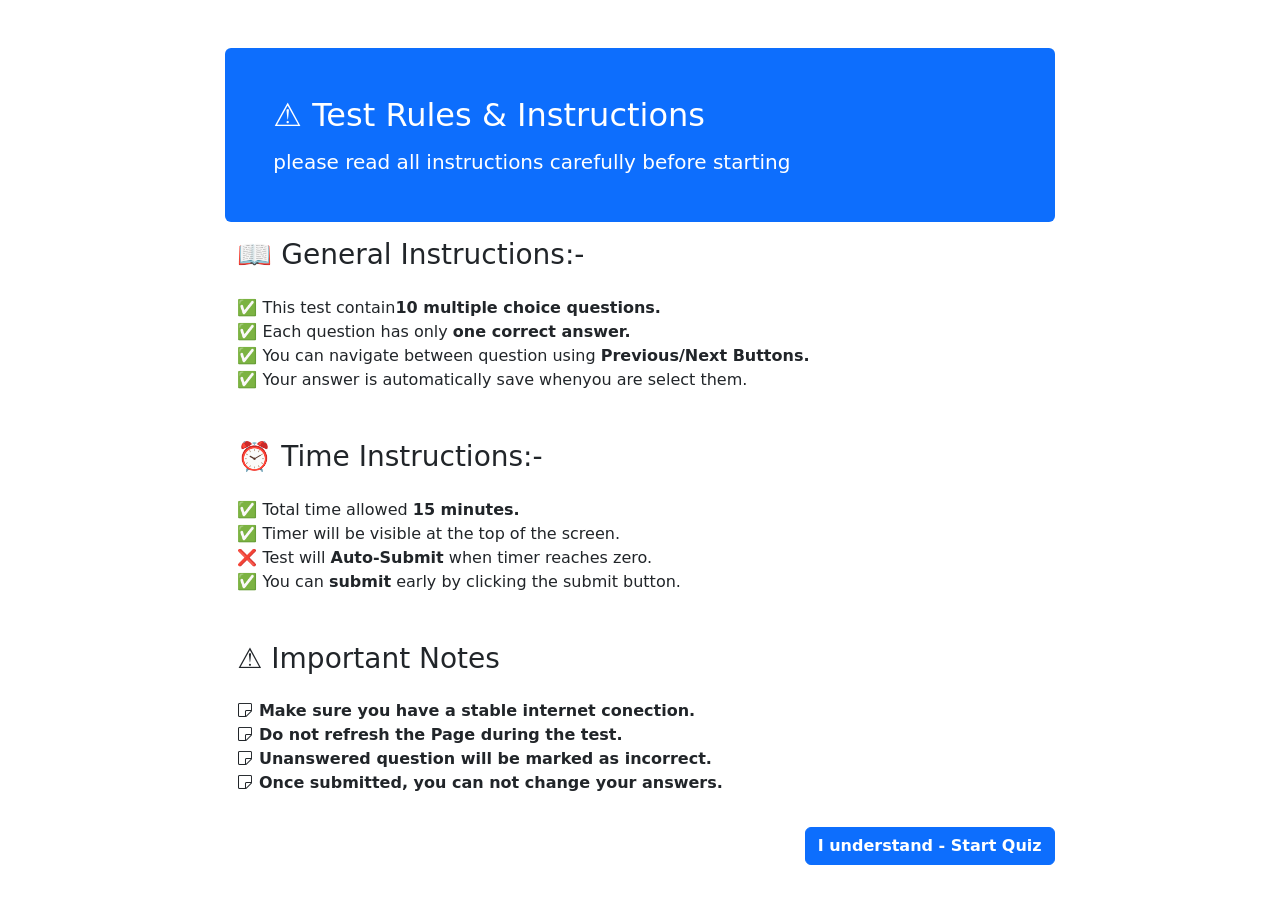
==== start.html @ 5fec51de "add Examination rules" ====
<!DOCTYPE html>
<html lang="en">

<head>
    <meta charset="UTF-8">
    <meta name="viewport" content="width=device-width, initial-scale=1.0">
    <title>Rules_page</title>
    <link rel="stylesheet" href="https://cdn.jsdelivr.net/npm/bootstrap-icons@1.11.3/font/bootstrap-icons.min.css">
    <link rel="stylesheet" href="https://cdn.jsdelivr.net/npm/bootstrap@5.3.7/dist/css/bootstrap.min.css">
    <link rel="stylesheet" href="styles.css">
</head>

<body>
    <div class="container my-5 rounded col-8">
        <div class="tophead bg-primary rounded">
            <h2 class="mx-5 pt-5 text-white">⚠️ Test Rules & Instructions</h2>
            <p class=" pb-5  text-white h5 mx-5 my-3">please read all instructions carefully before starting</p>
        </div>
        <div class="container" id="genralInstruction">
            <p class="h3">📖 General Instructions:-</p>
            <ul class="list-unstyled pt-3">
                <li>✅ This test contain<strong>10 multiple choice questions.</strong></li>
                <li>✅ Each question has only <strong>one correct answer.</strong></li>
                <li>✅ You can navigate between question using <strong>Previous/Next Buttons.</strong></li>
                <li>✅ Your answer is automatically save whenyou are select them.</li>
            </ul>
        </div>
        <div class="container my-5" id="timeInstruction">
            <p class="h3">⏰ Time Instructions:-</p>
            <ul class="pt-3 list-unstyled">
                <li>✅ Total time allowed <strong>15 minutes.</strong></li>
                <li>✅ Timer will be visible at the top of the screen. </li>
                <li>❌ Test will <strong>Auto-Submit</strong> when timer reaches zero.</li>
                <li>✅ You can <strong>submit</strong> early by clicking the submit button.</li>
            </ul>
        </div>
        <div class="container  fw-bold rounded" id="notes">
            <p class="h3">⚠️ Important Notes</p>
            <ul class="list-unstyled py-3">
                <li><i class="bi bi-sticky"></i> Make sure you have a stable internet conection.</li>
                <li><i class="bi bi-sticky"></i> Do not refresh the Page during the test.
                </li>
                <li><i class="bi bi-sticky"></i> Unanswered question will be marked as incorrect.</li>
                <li><i class="bi bi-sticky"></i> Once submitted, you can not change your answers.</li>
            </ul>
        </div>
        <button class="btn btn-primary float-end mb-5" id="starButton" onclick="StartQuiz()"><b>I understand - Start
            Quiz</b></button>
    </div>
</body>

</html>
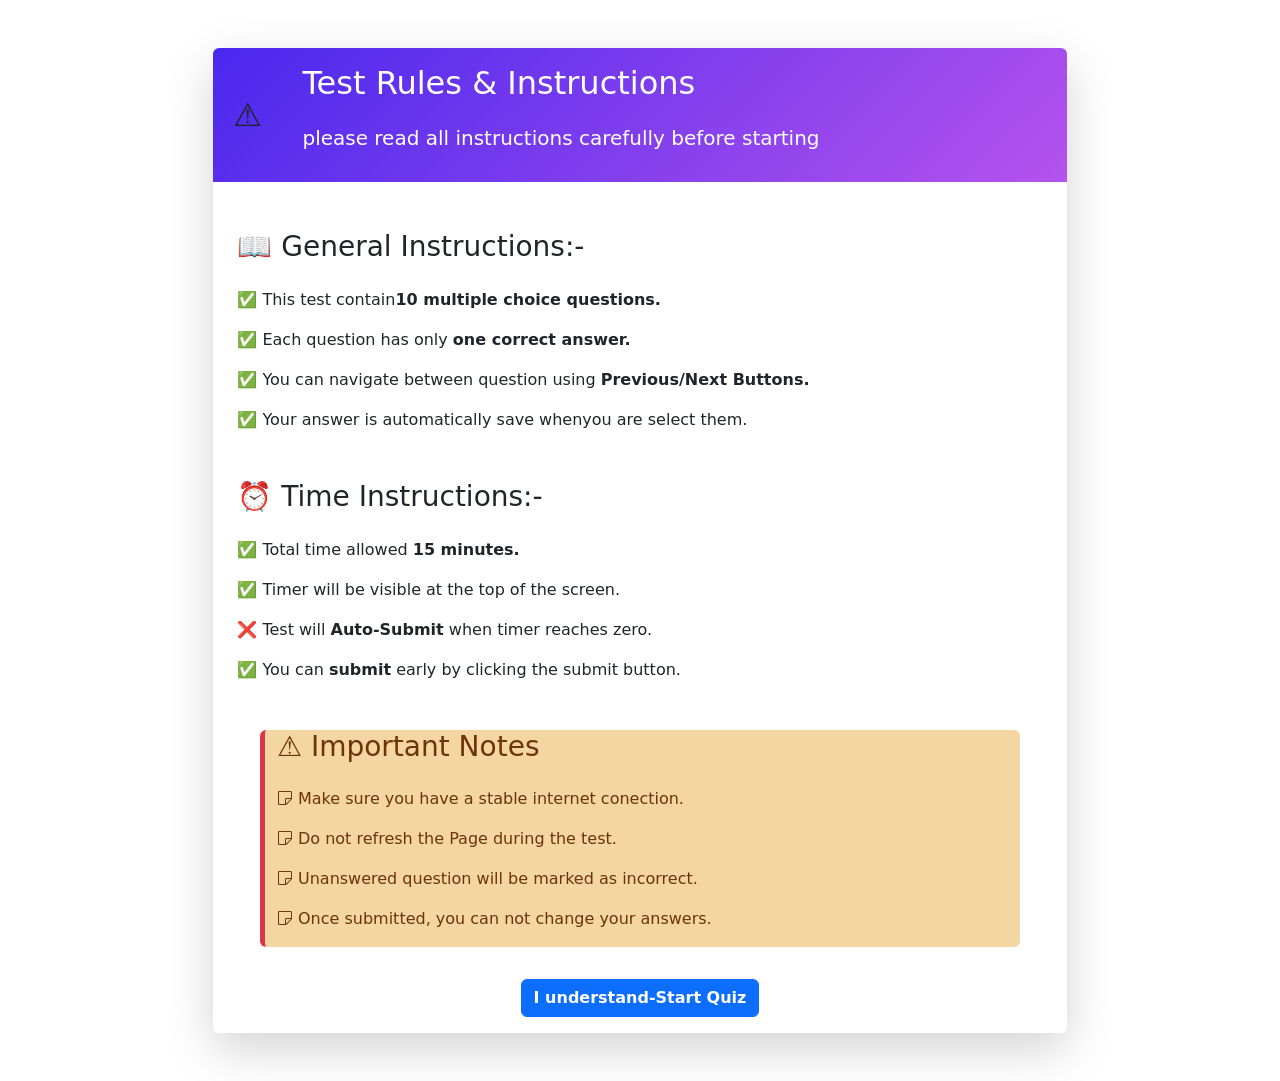
==== commit d65ed181: "second commit" ====
--- a/start.html
+++ b/start.html
@@ -11,17 +11,28 @@
 </head>
 
 <body>
-    <div class="container my-5 rounded col-8">
-        <div class="tophead bg-primary rounded">
-            <h2 class="mx-5 pt-5 text-white">⚠️ Test Rules & Instructions</h2>
-            <p class=" pb-5  text-white h5 mx-5 my-3">please read all instructions carefully before starting</p>
+    <div class="container my-5 rounded col-8 shadow-lg " id="maincontainer">
+        <div class="tophead rounded-top" id="header">
+            <div class="row">
+                <div class="col-1">
+                    <div class="container h2 mx-2 pt-5 text-center" >⚠️</div>
+                </div>
+                <div class="col-9">
+                    <div class="row">
+                        <h2 class="mx-3 pt-3 text-white"> Test Rules & Instructions</h2>
+                    </div>
+                    <div class="row">
+                        <p class=" pb-3  text-white h5 mx-3 my-3">please read all instructions carefully before starting</p>
+                    </div>
+                </div>
+            </div>
         </div>
         <div class="container" id="genralInstruction">
-            <p class="h3">📖 General Instructions:-</p>
+            <p class="h3 mt-5">📖 General Instructions:-</p>
             <ul class="list-unstyled pt-3">
-                <li>✅ This test contain<strong>10 multiple choice questions.</strong></li>
-                <li>✅ Each question has only <strong>one correct answer.</strong></li>
-                <li>✅ You can navigate between question using <strong>Previous/Next Buttons.</strong></li>
+                <li >✅ This test contain<strong>10 multiple choice questions.</strong></li>
+                <li class="my-3">✅ Each question has only <strong>one correct answer.</strong></li>
+                <li class="my-3">✅ You can navigate between question using <strong>Previous/Next Buttons.</strong></li>
                 <li>✅ Your answer is automatically save whenyou are select them.</li>
             </ul>
         </div>
@@ -29,23 +40,26 @@
             <p class="h3">⏰ Time Instructions:-</p>
             <ul class="pt-3 list-unstyled">
                 <li>✅ Total time allowed <strong>15 minutes.</strong></li>
-                <li>✅ Timer will be visible at the top of the screen. </li>
-                <li>❌ Test will <strong>Auto-Submit</strong> when timer reaches zero.</li>
+                <li class="my-3">✅ Timer will be visible at the top of the screen. </li>
+                <li class="my-3">❌ Test will <strong>Auto-Submit</strong> when timer reaches zero.</li>
                 <li>✅ You can <strong>submit</strong> early by clicking the submit button.</li>
             </ul>
         </div>
-        <div class="container  fw-bold rounded" id="notes">
+        <div class="container col-11   border-start border-danger border-5 rounded"  id="notes">
             <p class="h3">⚠️ Important Notes</p>
-            <ul class="list-unstyled py-3">
-                <li><i class="bi bi-sticky"></i> Make sure you have a stable internet conection.</li>
-                <li><i class="bi bi-sticky"></i> Do not refresh the Page during the test.
+            <ul class="list-unstyled py-3 ">
+                <li><i class="bi bi-sticky " ></i> Make sure you have a stable internet conection.</li>
+                <li class="my-3"><i class="bi bi-sticky"></i> Do not refresh the Page during the test.
                 </li>
-                <li><i class="bi bi-sticky"></i> Unanswered question will be marked as incorrect.</li>
+                <li class="my-3"><i class="bi bi-sticky"></i> Unanswered question will be marked as incorrect.</li>
                 <li><i class="bi bi-sticky"></i> Once submitted, you can not change your answers.</li>
             </ul>
+
         </div>
-        <button class="btn btn-primary float-end mb-5" id="starButton" onclick="StartQuiz()"><b>I understand - Start
-            Quiz</b></button>
+        <div  class="d-flex justify-content-center ">
+            <button class="btn btn-primary  my-3" id="startButton" onclick="StartQuiz()"><b>I understand-Start
+                    Quiz</b></button>
+        </div>
     </div>
 </body>
 
--- a/styles.css
+++ b/styles.css
@@ -0,0 +1,16 @@
+#notes{
+    background: rgb(243, 214, 161);
+   color:rgb(109, 51, 9);
+}
+/* #startButton{
+    position: relative;
+    left: 480px;
+} */
+.tophead{
+    margin-left: -12px;
+    margin-right: -12px;
+ }
+ #header{
+    background: linear-gradient(135deg, #4928ee, #b553ed);
+ }
+ 
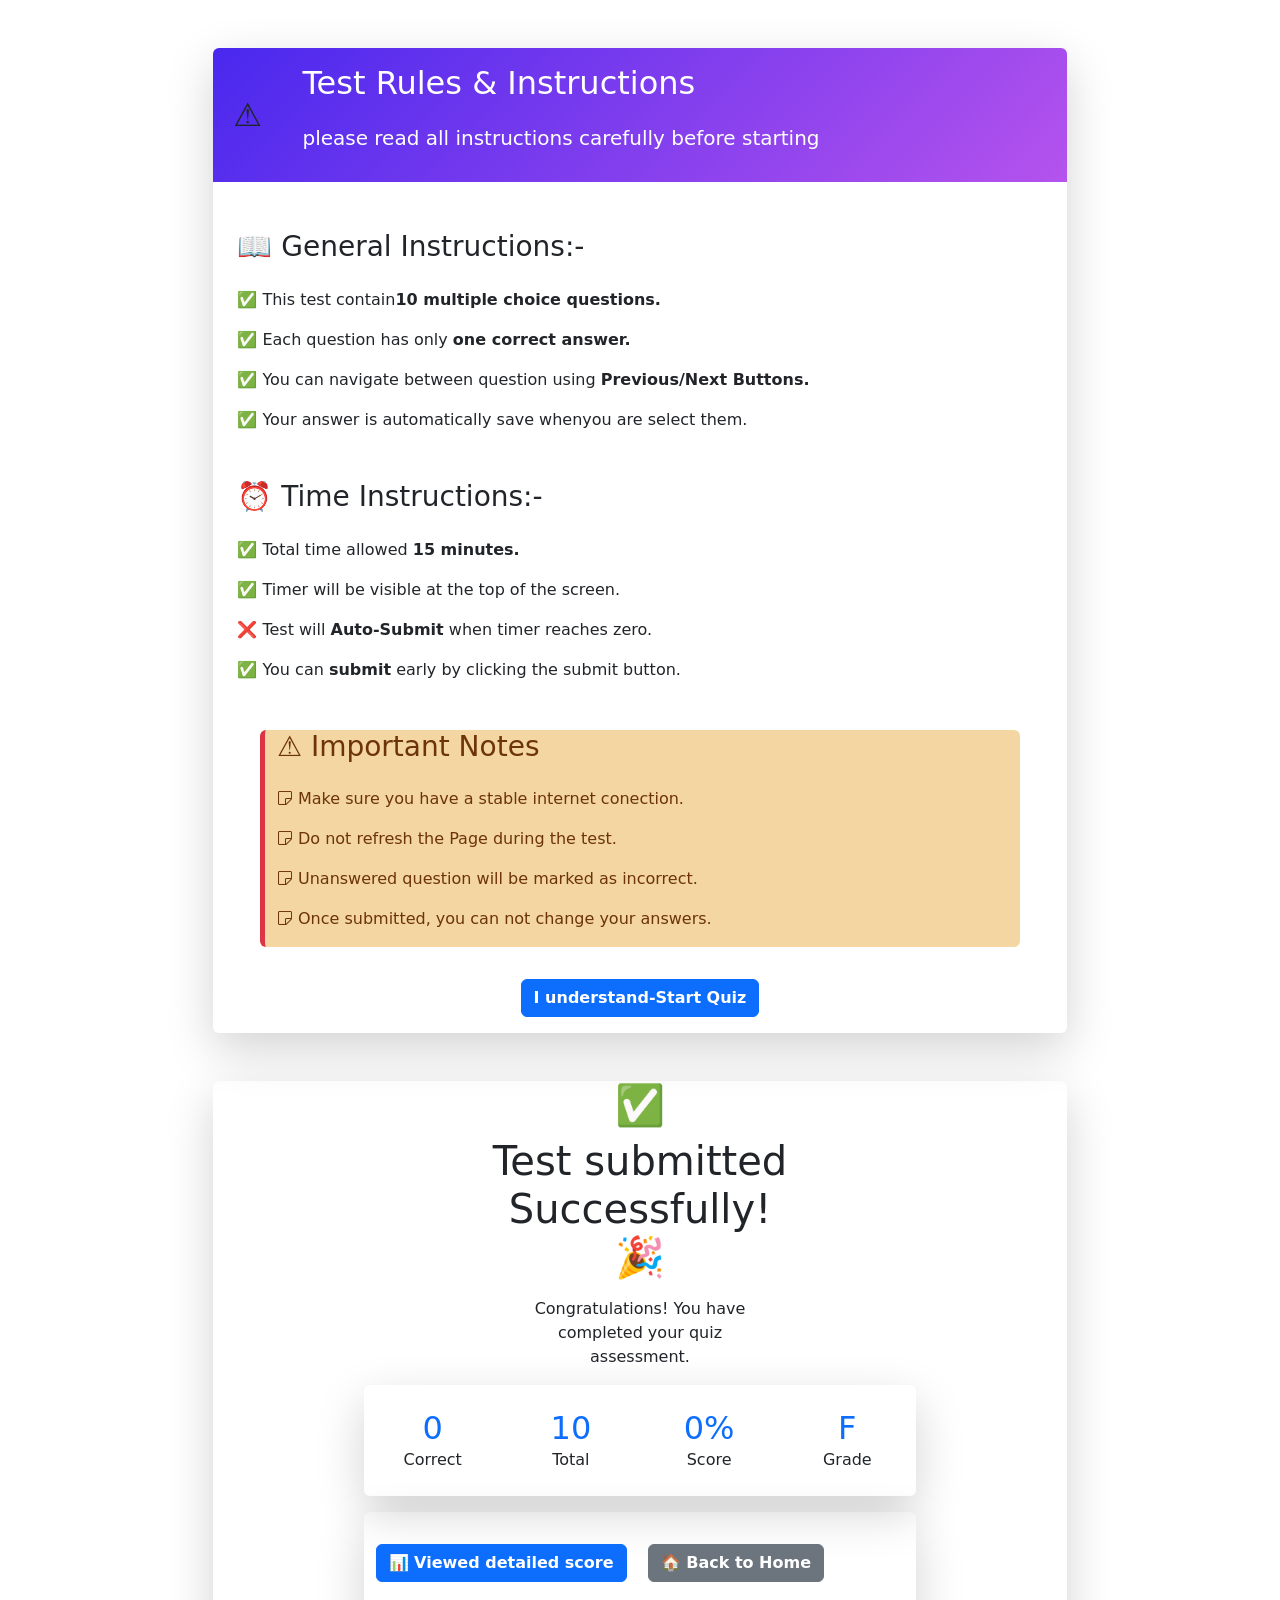
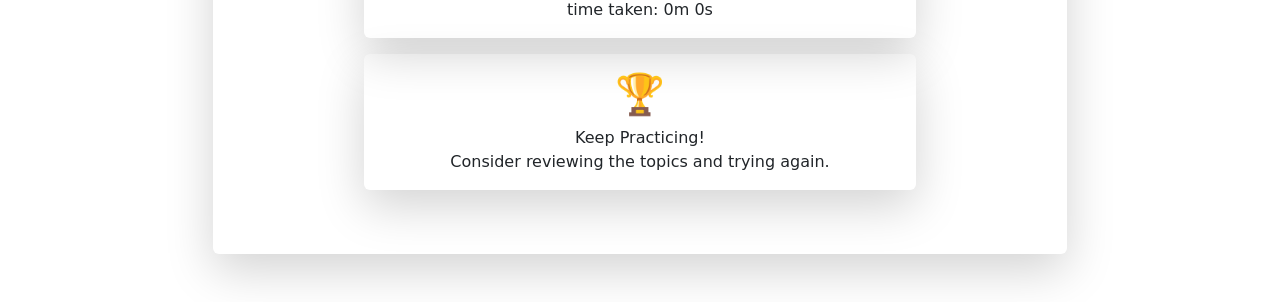
==== commit 2ab96974: "third commit" ====
--- a/start.html
+++ b/start.html
@@ -15,14 +15,15 @@
         <div class="tophead rounded-top" id="header">
             <div class="row">
                 <div class="col-1">
-                    <div class="container h2 mx-2 pt-5 text-center" >⚠️</div>
+                    <div class="container h2 mx-2 pt-5 text-center">⚠️</div>
                 </div>
                 <div class="col-9">
                     <div class="row">
                         <h2 class="mx-3 pt-3 text-white"> Test Rules & Instructions</h2>
                     </div>
                     <div class="row">
-                        <p class=" pb-3  text-white h5 mx-3 my-3">please read all instructions carefully before starting</p>
+                        <p class=" pb-3  text-white h5 mx-3 my-3">please read all instructions carefully before starting
+                        </p>
                     </div>
                 </div>
             </div>
@@ -30,7 +31,7 @@
         <div class="container" id="genralInstruction">
             <p class="h3 mt-5">📖 General Instructions:-</p>
             <ul class="list-unstyled pt-3">
-                <li >✅ This test contain<strong>10 multiple choice questions.</strong></li>
+                <li>✅ This test contain<strong>10 multiple choice questions.</strong></li>
                 <li class="my-3">✅ Each question has only <strong>one correct answer.</strong></li>
                 <li class="my-3">✅ You can navigate between question using <strong>Previous/Next Buttons.</strong></li>
                 <li>✅ Your answer is automatically save whenyou are select them.</li>
@@ -45,10 +46,10 @@
                 <li>✅ You can <strong>submit</strong> early by clicking the submit button.</li>
             </ul>
         </div>
-        <div class="container col-11   border-start border-danger border-5 rounded"  id="notes">
+        <div class="container col-11   border-start border-danger border-5 rounded" id="notes">
             <p class="h3">⚠️ Important Notes</p>
             <ul class="list-unstyled py-3 ">
-                <li><i class="bi bi-sticky " ></i> Make sure you have a stable internet conection.</li>
+                <li><i class="bi bi-sticky "></i> Make sure you have a stable internet conection.</li>
                 <li class="my-3"><i class="bi bi-sticky"></i> Do not refresh the Page during the test.
                 </li>
                 <li class="my-3"><i class="bi bi-sticky"></i> Unanswered question will be marked as incorrect.</li>
@@ -56,9 +57,48 @@
             </ul>
 
         </div>
-        <div  class="d-flex justify-content-center ">
+        <div class="d-flex justify-content-center ">
             <button class="btn btn-primary  my-3" id="startButton" onclick="StartQuiz()"><b>I understand-Start
                     Quiz</b></button>
+        </div>
+    </div>
+    <div class="container rounded shadow-lg col-8  pb-5 my-5">
+        <div class="h1 text-center ">✅</div>
+        <h1 class="text-center">Test submitted <br>Successfully! <br>🎉</h1>
+        <p class="text-center my-3">Congratulations! You have <br>completed your quiz <br> assessment.</p>
+
+        <div class="container shadow-lg rounded bg-white pt-4 pb-4 my-3 col-8 ">
+            <div class="row">
+                <div class="col text-center text-primary" id="correct"><b class="h2">0</b><br>
+                    <lable class="form-lable text-dark">Correct</lable>
+                </div>
+
+                <div class="col text-center text-primary " id="total"><b class="h2">10</b><br>
+                    <lable class="form-lable text-dark">Total</lable>
+                </div>
+
+                <div class="col text-center text-primary" id="score"><b class="h2">0%</b>
+                    <br>
+                    <lable class="form-lable text-dark">Score</lable>
+                </div>
+
+                <div class="col text-center text-primary" id="grade"><b class="h2">F</b>
+                    <br>
+                    <lable class="form-lable text-dark">Grade</lable>
+                </div>
+            </div>
+        </div>
+        <div class="container my-3 justify-content-center col-8 shadow-lg rounded pt-3">
+            <button class="btn btn-primary my-3 rounded"><b>📊 Viewed detailed score</b></button>
+            <button class="btn btn-secondary my-3 rounded mx-3"><b>🏠 Back to Home</b></button>
+            <br>
+            <p class="text-center pb-3" id="time-taken">time taken: 0m 0s</p>
+        </div>
+        <div class="container col-8 rounded shadow-lg">
+            <p class="h1 text-center pt-3">🏆</p>
+
+            <p class="text-center pb-3">Keep Practicing! <br>
+                Consider reviewing the topics and trying again.</p>
         </div>
     </div>
 </body>
--- a/styles.css
+++ b/styles.css
@@ -1,6 +1,6 @@
 #notes{
     background: rgb(243, 214, 161);
-   color:rgb(109, 51, 9);
+    color:rgb(109, 51, 9);
 }
 /* #startButton{
     position: relative;
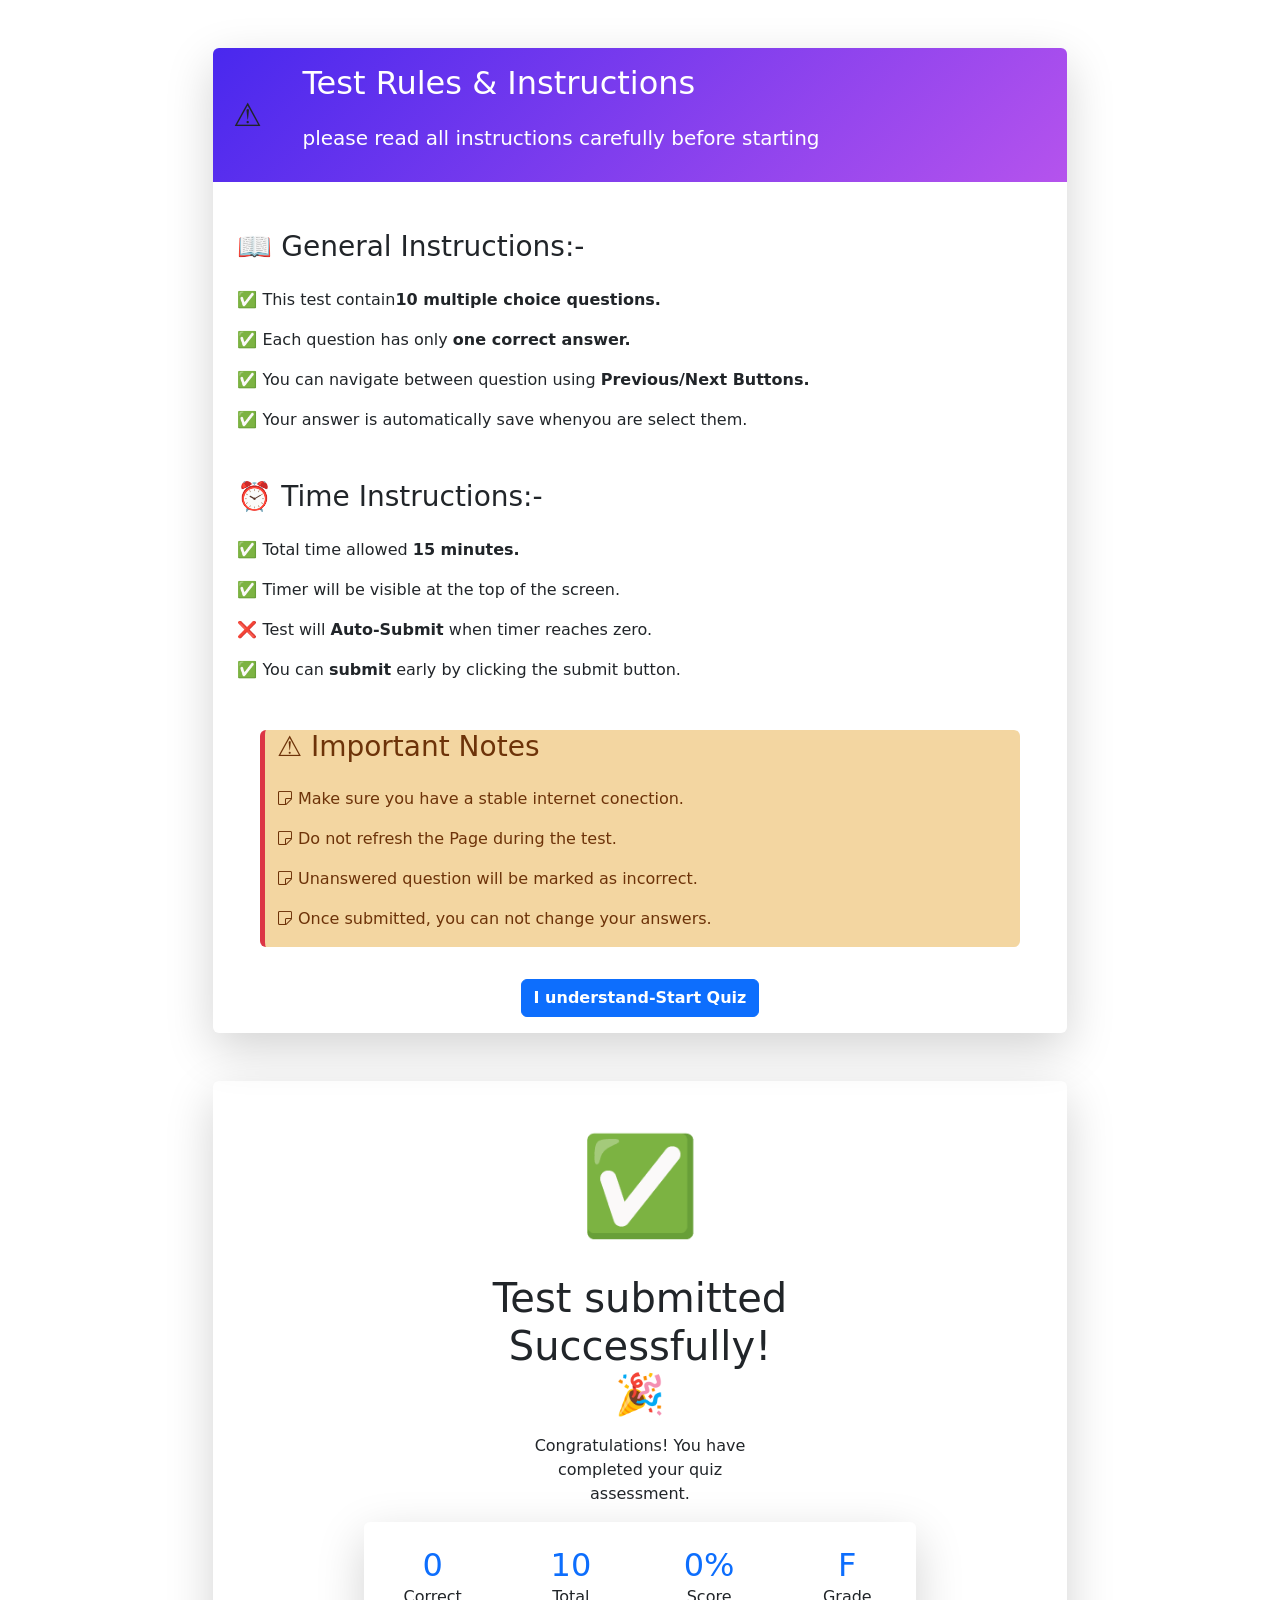
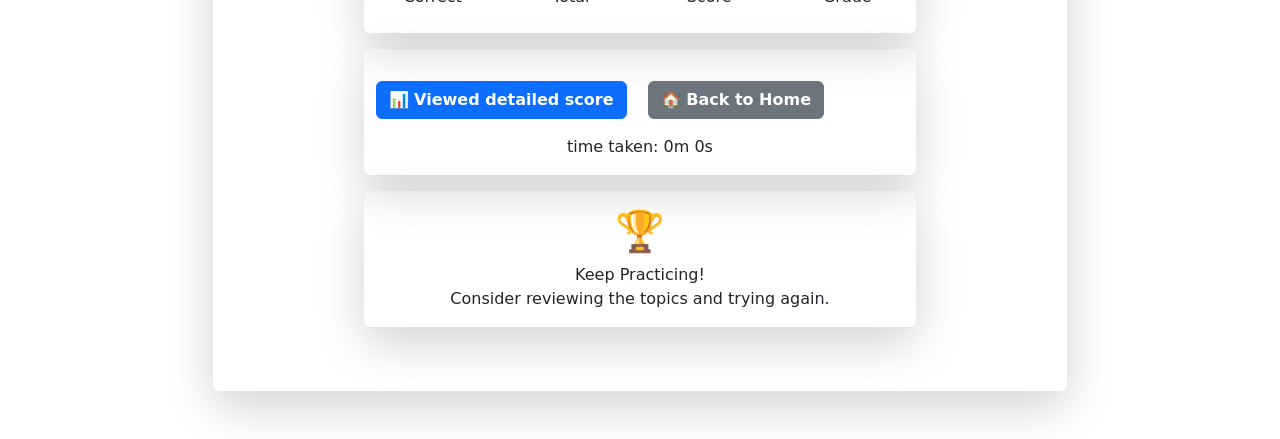
==== commit 2637074b: "fourth commit" ====
--- a/start.html
+++ b/start.html
@@ -63,7 +63,7 @@
         </div>
     </div>
     <div class="container rounded shadow-lg col-8  pb-5 my-5">
-        <div class="h1 text-center ">✅</div>
+        <div class="h1 text-center pt-5" id="bounce">✅</div>
         <h1 class="text-center">Test submitted <br>Successfully! <br>🎉</h1>
         <p class="text-center my-3">Congratulations! You have <br>completed your quiz <br> assessment.</p>
 
--- a/styles.css
+++ b/styles.css
@@ -13,4 +13,21 @@
  #header{
     background: linear-gradient(135deg, #4928ee, #b553ed);
  }
+ #bounce {
+    font-size: 6rem;
+    margin-bottom: 30px;
+    animation: bounce 1s infinite;
+}
+
+@keyframes bounce {
+    0%, 20%, 50%, 80%, 100% {
+        transform: translateY(0);
+    }
+    40% {
+        transform: translateY(-20px);
+    }
+    60% {
+        transform: translateY(-10px);
+    }
+}
  
